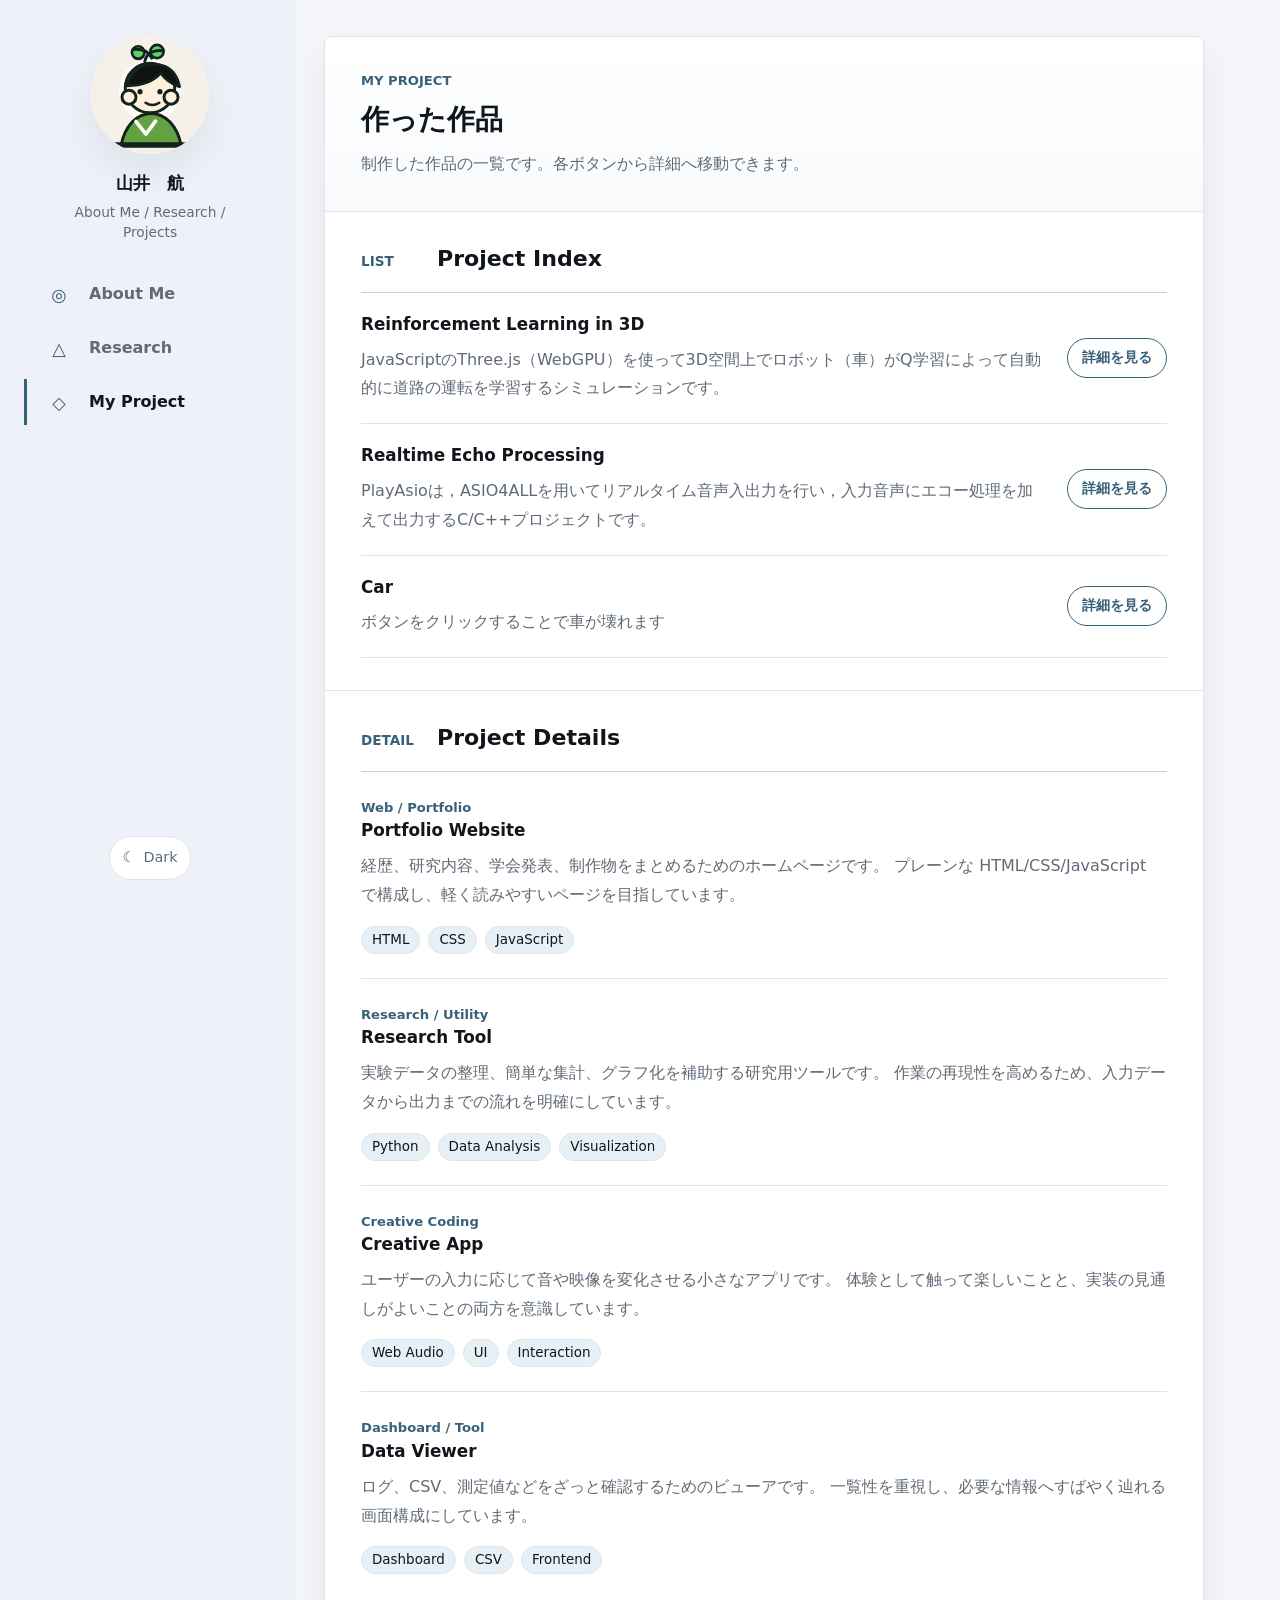
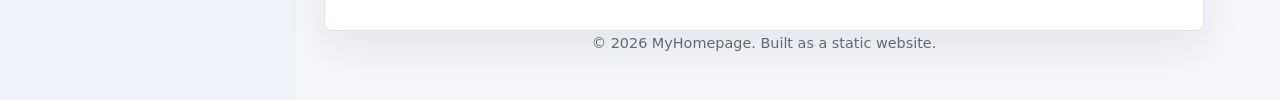
==== projects.html @ 7f7b096d "First Commit" ====
<!doctype html>
<html lang="ja">
  <head>
    <meta charset="utf-8" />
    <meta name="viewport" content="width=device-width, initial-scale=1" />
    <title>My Project | MyHomepage</title>
    <meta name="description" content="制作した作品の一覧と詳細をまとめたページです。" />
    <link rel="stylesheet" href="styles.css" />
  </head>
  <body>
    <div class="site-shell">
      <header class="site-sidebar" id="site-header">
        <a class="brand" href="index.html" aria-label="About Me">
          <img class="avatar" src="assets/avatar.svg" alt="" />
          <span class="brand__name">山井　航</span>
          <span class="brand__note">About Me / Research / Projects</span>
        </a>

        <button class="menu-button" type="button" aria-expanded="false" aria-controls="global-nav">
          <span class="menu-icon" aria-hidden="true"></span>
          <span class="visually-hidden">メニューを開閉</span>
        </button>

        <nav class="global-nav" id="global-nav" aria-label="メインメニュー">
          <a class="nav-link" href="index.html">
            <span class="nav-icon" aria-hidden="true">◎</span>
            <span>About Me</span>
          </a>
          <a class="nav-link" href="research.html">
            <span class="nav-icon" aria-hidden="true">△</span>
            <span>Research</span>
          </a>
          <a class="nav-link is-active" href="projects.html" aria-current="page">
            <span class="nav-icon" aria-hidden="true">◇</span>
            <span>My Project</span>
          </a>
        </nav>

        <button class="theme-toggle" type="button" aria-pressed="false">
          <span class="theme-toggle__icon" aria-hidden="true">☾</span>
          <span>Dark</span>
        </button>
      </header>

      <main class="main-content" id="top">
        <article class="page-panel">
          <header class="page-title">
            <p class="eyebrow">My Project</p>
            <h1>作った作品</h1>
            <p>制作した作品の一覧です。各ボタンから詳細へ移動できます。</p>
          </header>

          <section class="section-block">
            <div class="section-heading">
              <span class="section-number">List</span>
              <h2>Project Index</h2>
            </div>

            <div class="project-index">
              <article class="project-row">
                <div>
                  <h3>Reinforcement Learning in 3D</h3>
                  <p>JavaScriptのThree.js（WebGPU）を使って3D空間上でロボット（車）がQ学習によって自動的に道路の運転を学習するシミュレーションです。</p>
                </div>
                <a class="detail-button" href="#portfolio-website">詳細を見る</a>
              </article>

              <article class="project-row">
                <div>
                  <h3>Realtime Echo Processing</h3>
                  <p>PlayAsioは，ASIO4ALLを用いてリアルタイム音声入出力を行い，入力音声にエコー処理を加えて出力するC/C++プロジェクトです。</p>
                </div>
                <a class="detail-button" href="#research-tool">詳細を見る</a>
              </article>

              <article class="project-row">
                <div>
                  <h3>Car</h3>
                  <p>ボタンをクリックすることで車が壊れます</p>
                </div>
                <a class="detail-button" href="#data-viewer">詳細を見る</a>
              </article>
            </div>
          </section>

          <section class="section-block">
            <div class="section-heading">
              <span class="section-number">Detail</span>
              <h2>Project Details</h2>
            </div>

            <article class="project-detail" id="portfolio-website">
              <p class="project-kicker">Web / Portfolio</p>
              <h3>Portfolio Website</h3>
              <p>
                経歴、研究内容、学会発表、制作物をまとめるためのホームページです。
                プレーンな HTML/CSS/JavaScript で構成し、軽く読みやすいページを目指しています。
              </p>
              <p class="tag-list">
                <span>HTML</span>
                <span>CSS</span>
                <span>JavaScript</span>
              </p>
            </article>

            <article class="project-detail" id="research-tool">
              <p class="project-kicker">Research / Utility</p>
              <h3>Research Tool</h3>
              <p>
                実験データの整理、簡単な集計、グラフ化を補助する研究用ツールです。
                作業の再現性を高めるため、入力データから出力までの流れを明確にしています。
              </p>
              <p class="tag-list">
                <span>Python</span>
                <span>Data Analysis</span>
                <span>Visualization</span>
              </p>
            </article>

            <article class="project-detail" id="creative-app">
              <p class="project-kicker">Creative Coding</p>
              <h3>Creative App</h3>
              <p>
                ユーザーの入力に応じて音や映像を変化させる小さなアプリです。
                体験として触って楽しいことと、実装の見通しがよいことの両方を意識しています。
              </p>
              <p class="tag-list">
                <span>Web Audio</span>
                <span>UI</span>
                <span>Interaction</span>
              </p>
            </article>

            <article class="project-detail" id="data-viewer">
              <p class="project-kicker">Dashboard / Tool</p>
              <h3>Data Viewer</h3>
              <p>
                ログ、CSV、測定値などをざっと確認するためのビューアです。
                一覧性を重視し、必要な情報へすばやく辿れる画面構成にしています。
              </p>
              <p class="tag-list">
                <span>Dashboard</span>
                <span>CSV</span>
                <span>Frontend</span>
              </p>
            </article>
          </section>
        </article>

        <footer class="site-footer">
          <p>© 2026 MyHomepage. Built as a static website.</p>
        </footer>
      </main>
    </div>

    <script src="script.js"></script>
  </body>
</html>
---- styles.css ----
:root {
  color-scheme: light;
  --bg: #f5f6fa;
  --sidebar: #eef1f7;
  --surface: #ffffff;
  --surface-soft: #f8fafc;
  --text: #11161c;
  --muted: #606b78;
  --border: #dfe5ec;
  --border-strong: #c8d2dd;
  --accent: #38617a;
  --accent-soft: #e7f0f4;
  --link: #274e64;
  --shadow: 0 18px 42px rgba(20, 32, 46, 0.07);
}

:root[data-theme="dark"] {
  color-scheme: dark;
  --bg: #171b20;
  --sidebar: #20252c;
  --surface: #252b33;
  --surface-soft: #20262d;
  --text: #f2f5f7;
  --muted: #acb6c2;
  --border: #3a444f;
  --border-strong: #526170;
  --accent: #8dbbd5;
  --accent-soft: #263947;
  --link: #bfdfef;
  --shadow: 0 18px 42px rgba(0, 0, 0, 0.25);
}

* {
  box-sizing: border-box;
}

html {
  scroll-behavior: smooth;
}

body {
  margin: 0;
  min-height: 100vh;
  background:
    linear-gradient(90deg, var(--sidebar) 0 296px, transparent 296px),
    var(--bg);
  color: var(--text);
  font-family:
    system-ui,
    -apple-system,
    BlinkMacSystemFont,
    "Segoe UI",
    "Yu Gothic",
    "Hiragino Kaku Gothic ProN",
    sans-serif;
  font-size: 16px;
  line-height: 1.8;
}

a {
  color: var(--link);
  text-decoration: underline;
  text-decoration-thickness: 0.08em;
  text-underline-offset: 0.22em;
}

a:hover {
  color: var(--accent);
}

img {
  display: block;
  max-width: 100%;
}

.site-shell {
  display: grid;
  grid-template-columns: 252px minmax(0, 1fr);
  gap: 48px;
  width: min(1240px, calc(100% - 48px));
  margin: 0 auto;
  padding: 36px 0 28px;
}

.site-sidebar {
  position: sticky;
  top: 28px;
  align-self: start;
  min-height: calc(100vh - 56px);
  display: flex;
  flex-direction: column;
  gap: 28px;
}

.brand {
  display: grid;
  justify-items: center;
  gap: 8px;
  color: var(--text);
  text-align: center;
  text-decoration: none;
}

.avatar {
  width: 118px;
  height: 118px;
  border-radius: 50%;
  background: var(--surface);
  box-shadow: var(--shadow);
}

.brand__name {
  margin-top: 10px;
  font-size: 1.08rem;
  font-weight: 800;
  line-height: 1.35;
}

.brand__note {
  max-width: 190px;
  color: var(--muted);
  font-size: 0.86rem;
  line-height: 1.45;
}

.global-nav {
  display: grid;
  gap: 8px;
}

.nav-link {
  display: grid;
  grid-template-columns: 32px minmax(0, 1fr);
  align-items: center;
  gap: 12px;
  min-height: 46px;
  padding: 4px 18px;
  border-left: 3px solid transparent;
  color: var(--muted);
  font-weight: 650;
  text-decoration: none;
}

.nav-link:hover,
.nav-link:focus-visible {
  color: var(--text);
}

.nav-link.is-active {
  border-left-color: var(--accent);
  color: var(--text);
}

.nav-icon {
  display: grid;
  place-items: center;
  width: 28px;
  height: 28px;
  color: var(--accent);
  font-size: 1.1rem;
}

.theme-toggle,
.menu-button {
  border: 1px solid var(--border);
  background: var(--surface);
  color: var(--text);
  cursor: pointer;
  font: inherit;
}

.theme-toggle {
  display: inline-flex;
  align-items: center;
  justify-content: center;
  gap: 8px;
  width: fit-content;
  margin: auto auto 0;
  padding: 8px 12px;
  border-radius: 999px;
  color: var(--muted);
  font-size: 0.9rem;
}

.theme-toggle__icon {
  color: var(--accent);
}

.menu-button {
  display: none;
  place-items: center;
  width: 44px;
  height: 44px;
  border-radius: 8px;
}

.menu-icon,
.menu-icon::before,
.menu-icon::after {
  display: block;
  width: 22px;
  height: 2px;
  background: currentColor;
  content: "";
}

.menu-icon {
  position: relative;
}

.menu-icon::before,
.menu-icon::after {
  position: absolute;
  left: 0;
}

.menu-icon::before {
  top: -7px;
}

.menu-icon::after {
  top: 7px;
}

.main-content {
  min-width: 0;
}

.page-panel {
  max-width: 880px;
  background: var(--surface);
  border: 1px solid var(--border);
  border-radius: 8px;
  box-shadow: var(--shadow);
  overflow: hidden;
}

.page-title {
  padding: 32px 36px;
  border-bottom: 1px solid var(--border);
  background:
    linear-gradient(180deg, var(--surface) 0%, var(--surface-soft) 100%);
}

.eyebrow {
  margin: 0 0 8px;
  color: var(--accent);
  font-size: 0.82rem;
  font-weight: 800;
  letter-spacing: 0;
  text-transform: uppercase;
}

.page-title h1 {
  margin: 0;
  font-size: 1.75rem;
  line-height: 1.35;
}

.page-title p:last-child {
  max-width: 680px;
  margin: 12px 0 0;
  color: var(--muted);
}

.section-block {
  padding: 32px 36px;
  scroll-margin-top: 24px;
}

.section-block + .section-block {
  border-top: 1px solid var(--border);
}

.section-heading {
  display: grid;
  grid-template-columns: 58px minmax(0, 1fr);
  align-items: baseline;
  gap: 18px;
  margin-bottom: 18px;
}

.section-number {
  color: var(--accent);
  font-size: 0.85rem;
  font-weight: 850;
  text-transform: uppercase;
}

h1,
h2,
h3 {
  color: var(--text);
  line-height: 1.35;
}

h2 {
  margin: 0;
  font-size: 1.38rem;
}

h3 {
  margin: 24px 0 10px;
  font-size: 1.05rem;
}

p,
ul,
ol {
  margin-top: 0;
}

ul,
ol {
  padding-left: 1.45rem;
}

li + li {
  margin-top: 10px;
}

.timeline {
  display: grid;
  gap: 0;
  padding-left: 0;
  list-style: none;
}

.timeline li {
  display: grid;
  grid-template-columns: 112px minmax(0, 1fr);
  gap: 16px;
  margin: 0;
  padding: 14px 0;
  border-top: 1px solid var(--border);
}

.timeline li:first-child {
  border-top: 0;
  padding-top: 0;
}

.timeline time {
  color: var(--accent);
  font-weight: 800;
}

.tag-list {
  display: flex;
  flex-wrap: wrap;
  gap: 8px;
  padding: 0;
}

.tag-list span {
  display: inline-flex;
  align-items: center;
  min-height: 28px;
  padding: 2px 10px;
  border: 1px solid var(--border);
  border-radius: 999px;
  background: var(--accent-soft);
  color: var(--text);
  font-size: 0.84rem;
  line-height: 1.35;
}

.skill-list {
  display: grid;
  grid-template-columns: repeat(2, minmax(0, 1fr));
  gap: 0 28px;
  border-top: 1px solid var(--border-strong);
}

.skill-group {
  padding: 18px 0;
  border-bottom: 1px solid var(--border);
}

.skill-group h3 {
  margin-top: 0;
}

.skill-group p {
  margin-bottom: 0;
  color: var(--muted);
}

.skill-group .tag-list {
  margin-bottom: 10px;
}

.compact-list {
  margin-bottom: 0;
}

.compact-list li {
  color: var(--muted);
}

.text-button {
  font-weight: 800;
}

.research-grid {
  display: grid;
  grid-template-columns: repeat(3, minmax(0, 1fr));
  gap: 14px;
  margin-top: 20px;
}

.research-card {
  padding: 16px 0 0;
  border-top: 1px solid var(--border-strong);
}

.research-card h3 {
  margin-top: 0;
}

.research-card p {
  margin-bottom: 0;
  color: var(--muted);
}

.research-list {
  display: grid;
  gap: 0;
  padding-left: 0;
  list-style: none;
  border-top: 1px solid var(--border-strong);
}

.research-list li {
  display: grid;
  grid-template-columns: 180px minmax(0, 1fr);
  gap: 18px;
  margin: 0;
  padding: 16px 0;
  border-bottom: 1px solid var(--border);
}

.research-list strong {
  color: var(--text);
}

.research-list span {
  color: var(--muted);
}

.research-accordion-list {
  display: grid;
  gap: 14px;
}

.research-accordion {
  border: 1px solid var(--border-strong);
  border-left: 4px solid var(--accent);
  border-radius: 8px;
  background: var(--surface);
  overflow: hidden;
}

.research-accordion summary {
  display: grid;
  grid-template-columns: minmax(0, 1fr) 34px;
  align-items: center;
  gap: 16px;
  min-height: 88px;
  padding: 18px 20px;
  cursor: pointer;
  list-style: none;
}

.research-accordion summary::-webkit-details-marker {
  display: none;
}

.research-accordion[open] summary {
  border-bottom: 1px solid var(--border);
  background: var(--surface-soft);
}

.research-accordion__label {
  display: block;
  margin-bottom: 6px;
  color: var(--accent);
  font-size: 0.82rem;
  font-weight: 850;
  text-transform: uppercase;
}

.research-accordion__title {
  display: block;
  color: var(--text);
  font-size: 1.18rem;
  font-weight: 850;
  line-height: 1.35;
}

.research-accordion__icon {
  position: relative;
  width: 30px;
  height: 30px;
  border: 1px solid var(--border);
  border-radius: 50%;
  background: var(--surface);
}

.research-accordion__icon::before,
.research-accordion__icon::after {
  position: absolute;
  top: 50%;
  left: 50%;
  width: 12px;
  height: 2px;
  background: var(--accent);
  content: "";
  transform: translate(-50%, -50%);
}

.research-accordion__icon::after {
  transform: translate(-50%, -50%) rotate(90deg);
}

.research-accordion[open] .research-accordion__icon::after {
  opacity: 0;
}

.research-accordion__body {
  padding: 20px;
}

.research-accordion__body > p {
  color: var(--muted);
}

.research-detail-section {
  padding: 18px 0;
}

.research-detail-section:first-child {
  padding-top: 0;
}

.research-detail-section + .research-detail-section {
  border-top: 1px solid var(--border);
}

.research-detail-section h3 {
  margin-top: 0;
  color: var(--accent);
  font-size: 1rem;
}

.research-detail-section h4 {
  margin: 18px 0 8px;
  color: var(--text);
  font-size: 0.96rem;
  line-height: 1.45;
}

.research-detail-section h3 + h4 {
  margin-top: 4px;
}

.research-detail-section p,
.research-detail-section li {
  color: var(--muted);
}

.research-detail-section p + p {
  margin-top: 10px;
}

.research-detail-section .tag-list {
  margin-bottom: 0;
}

.research-meta {
  display: grid;
  gap: 0;
  margin: 18px 0 0;
}

.research-meta div {
  display: grid;
  grid-template-columns: 96px minmax(0, 1fr);
  gap: 16px;
  padding: 12px 0;
  border-top: 1px solid var(--border);
}

.research-meta dt {
  color: var(--text);
  font-weight: 800;
}

.research-meta dd {
  margin: 0;
  color: var(--muted);
}

.project-index {
  border-top: 1px solid var(--border-strong);
}

.project-row {
  display: grid;
  grid-template-columns: minmax(0, 1fr) auto;
  align-items: center;
  gap: 24px;
  padding: 20px 0;
  border-bottom: 1px solid var(--border);
}

.project-row h3,
.project-detail h3 {
  margin-top: 0;
}

.project-row p,
.project-detail p {
  margin-bottom: 0;
  color: var(--muted);
}

.detail-button {
  display: inline-flex;
  align-items: center;
  justify-content: center;
  min-height: 38px;
  padding: 6px 14px;
  border: 1px solid var(--accent);
  border-radius: 999px;
  color: var(--accent);
  font-size: 0.9rem;
  font-weight: 750;
  text-decoration: none;
  white-space: nowrap;
}

.detail-button:hover {
  background: var(--accent);
  color: var(--surface);
}

.project-detail {
  padding: 24px 0;
  border-top: 1px solid var(--border);
  scroll-margin-top: 24px;
}

.project-detail:first-of-type {
  border-top-color: var(--border-strong);
}

.project-kicker {
  margin-bottom: 8px;
  color: var(--accent) !important;
  font-size: 0.82rem;
  font-weight: 800;
}

.project-detail .tag-list {
  margin: 16px 0 0;
}

.project-actions {
  display: flex;
  flex-wrap: wrap;
  gap: 16px;
  margin-top: 14px;
}

.site-footer {
  max-width: 880px;
  color: var(--muted);
  font-size: 0.9rem;
  text-align: center;
}

.visually-hidden {
  position: absolute;
  width: 1px;
  height: 1px;
  padding: 0;
  overflow: hidden;
  clip: rect(0, 0, 0, 0);
  white-space: nowrap;
  border: 0;
}

@media (max-width: 900px) {
  body {
    background: var(--bg);
  }

  .site-shell {
    display: block;
    width: min(760px, calc(100% - 28px));
    padding-top: 24px;
  }

  .site-sidebar {
    position: relative;
    top: auto;
    min-height: auto;
    display: grid;
    grid-template-columns: minmax(0, 1fr) 44px;
    gap: 16px;
    margin-bottom: 20px;
  }

  .brand {
    grid-template-columns: 76px minmax(0, 1fr);
    justify-items: start;
    align-items: center;
    text-align: left;
  }

  .avatar {
    grid-row: span 2;
    width: 76px;
    height: 76px;
  }

  .brand__name {
    margin-top: 0;
  }

  .brand__note {
    max-width: none;
  }

  .menu-button {
    display: grid;
    justify-self: end;
    margin-top: 8px;
  }

  .global-nav,
  .theme-toggle {
    grid-column: 1 / -1;
  }

  .global-nav {
    display: none;
    padding-top: 12px;
    border-top: 1px solid var(--border);
  }

  .site-sidebar.is-open .global-nav {
    display: grid;
  }

  .theme-toggle {
    margin: 0;
  }
}

@media (max-width: 560px) {
  body {
    font-size: 15px;
  }

  .site-shell {
    width: min(100% - 20px, 520px);
    padding-top: 16px;
  }

  .page-title,
  .section-block {
    padding: 24px 18px;
  }

  .page-title h1 {
    font-size: 1.42rem;
  }

  .section-heading {
    grid-template-columns: 1fr;
    gap: 2px;
  }

  .timeline li,
  .project-row,
  .research-list li,
  .research-meta div {
    grid-template-columns: 1fr;
    gap: 10px;
  }

  .research-grid {
    grid-template-columns: 1fr;
  }

  .skill-list {
    grid-template-columns: 1fr;
  }

  .detail-button {
    justify-self: start;
  }
}
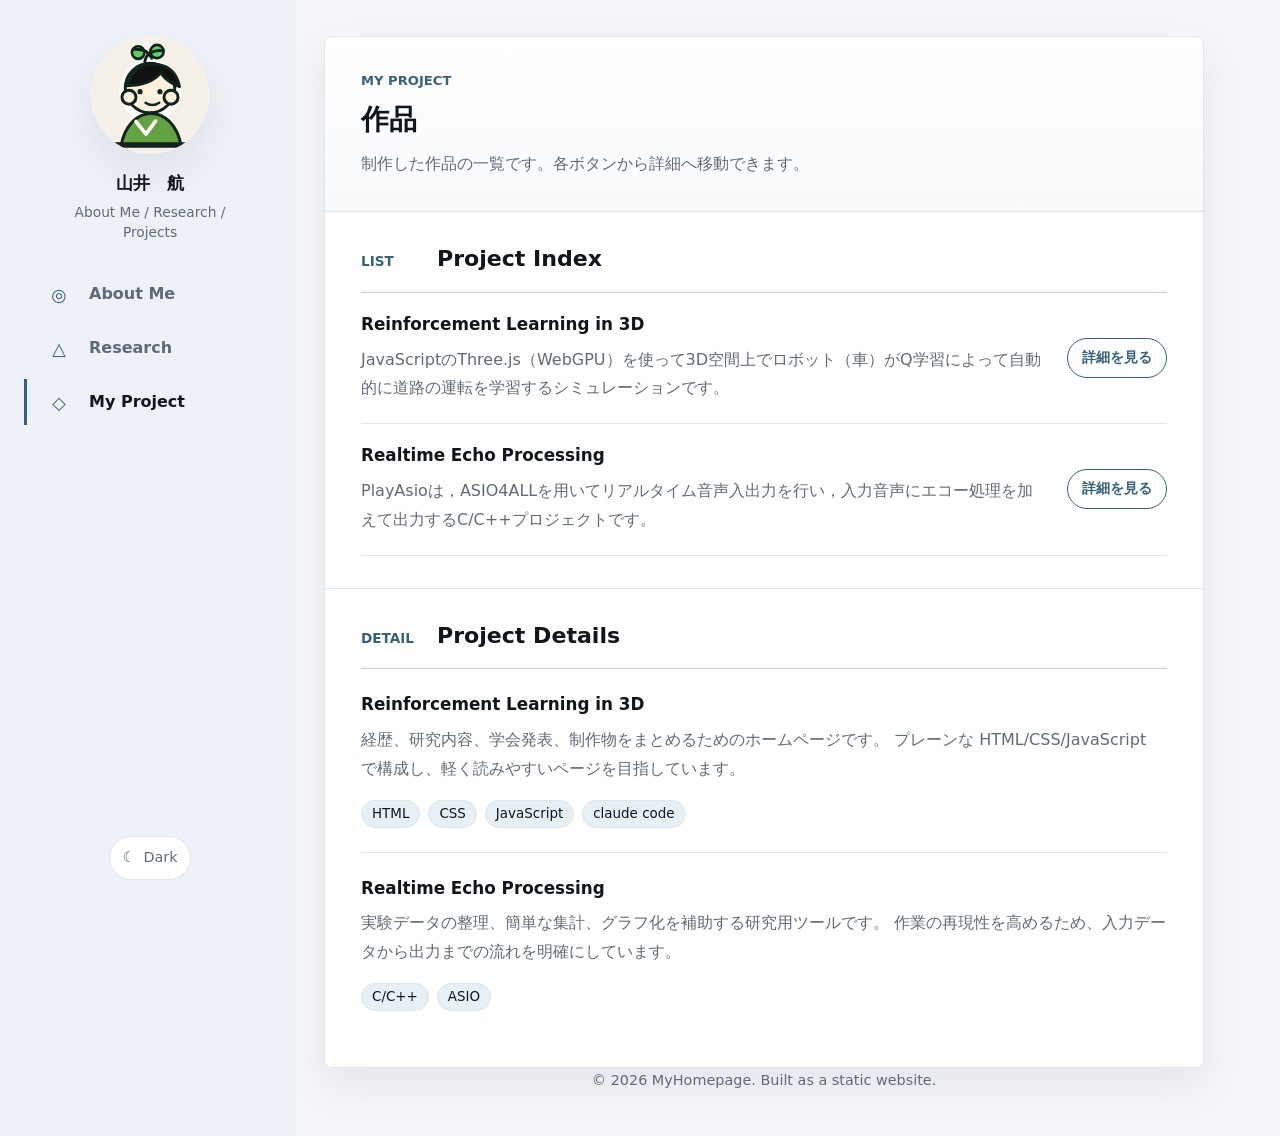
==== commit 56bf6852: "内容の編集" ====
--- a/projects.html
+++ b/projects.html
@@ -46,7 +46,7 @@
         <article class="page-panel">
           <header class="page-title">
             <p class="eyebrow">My Project</p>
-            <h1>作った作品</h1>
+            <h1>作品</h1>
             <p>制作した作品の一覧です。各ボタンから詳細へ移動できます。</p>
           </header>
 
@@ -72,14 +72,6 @@
                 </div>
                 <a class="detail-button" href="#research-tool">詳細を見る</a>
               </article>
-
-              <article class="project-row">
-                <div>
-                  <h3>Car</h3>
-                  <p>ボタンをクリックすることで車が壊れます</p>
-                </div>
-                <a class="detail-button" href="#data-viewer">詳細を見る</a>
-              </article>
             </div>
           </section>
 
@@ -90,8 +82,8 @@
             </div>
 
             <article class="project-detail" id="portfolio-website">
-              <p class="project-kicker">Web / Portfolio</p>
-              <h3>Portfolio Website</h3>
+              <p class="project-kicker"></p>
+              <h3>Reinforcement Learning in 3D</h3>
               <p>
                 経歴、研究内容、学会発表、制作物をまとめるためのホームページです。
                 プレーンな HTML/CSS/JavaScript で構成し、軽く読みやすいページを目指しています。
@@ -100,50 +92,23 @@
                 <span>HTML</span>
                 <span>CSS</span>
                 <span>JavaScript</span>
+                <span>claude code</span>
               </p>
             </article>
 
             <article class="project-detail" id="research-tool">
-              <p class="project-kicker">Research / Utility</p>
-              <h3>Research Tool</h3>
+              <p class="project-kicker"></p>
+              <h3>Realtime Echo Processing</h3>
               <p>
                 実験データの整理、簡単な集計、グラフ化を補助する研究用ツールです。
                 作業の再現性を高めるため、入力データから出力までの流れを明確にしています。
               </p>
               <p class="tag-list">
-                <span>Python</span>
-                <span>Data Analysis</span>
-                <span>Visualization</span>
+                <span>C/C++</span>
+                <span>ASIO</span>
               </p>
             </article>
 
-            <article class="project-detail" id="creative-app">
-              <p class="project-kicker">Creative Coding</p>
-              <h3>Creative App</h3>
-              <p>
-                ユーザーの入力に応じて音や映像を変化させる小さなアプリです。
-                体験として触って楽しいことと、実装の見通しがよいことの両方を意識しています。
-              </p>
-              <p class="tag-list">
-                <span>Web Audio</span>
-                <span>UI</span>
-                <span>Interaction</span>
-              </p>
-            </article>
-
-            <article class="project-detail" id="data-viewer">
-              <p class="project-kicker">Dashboard / Tool</p>
-              <h3>Data Viewer</h3>
-              <p>
-                ログ、CSV、測定値などをざっと確認するためのビューアです。
-                一覧性を重視し、必要な情報へすばやく辿れる画面構成にしています。
-              </p>
-              <p class="tag-list">
-                <span>Dashboard</span>
-                <span>CSV</span>
-                <span>Frontend</span>
-              </p>
-            </article>
           </section>
         </article>
 
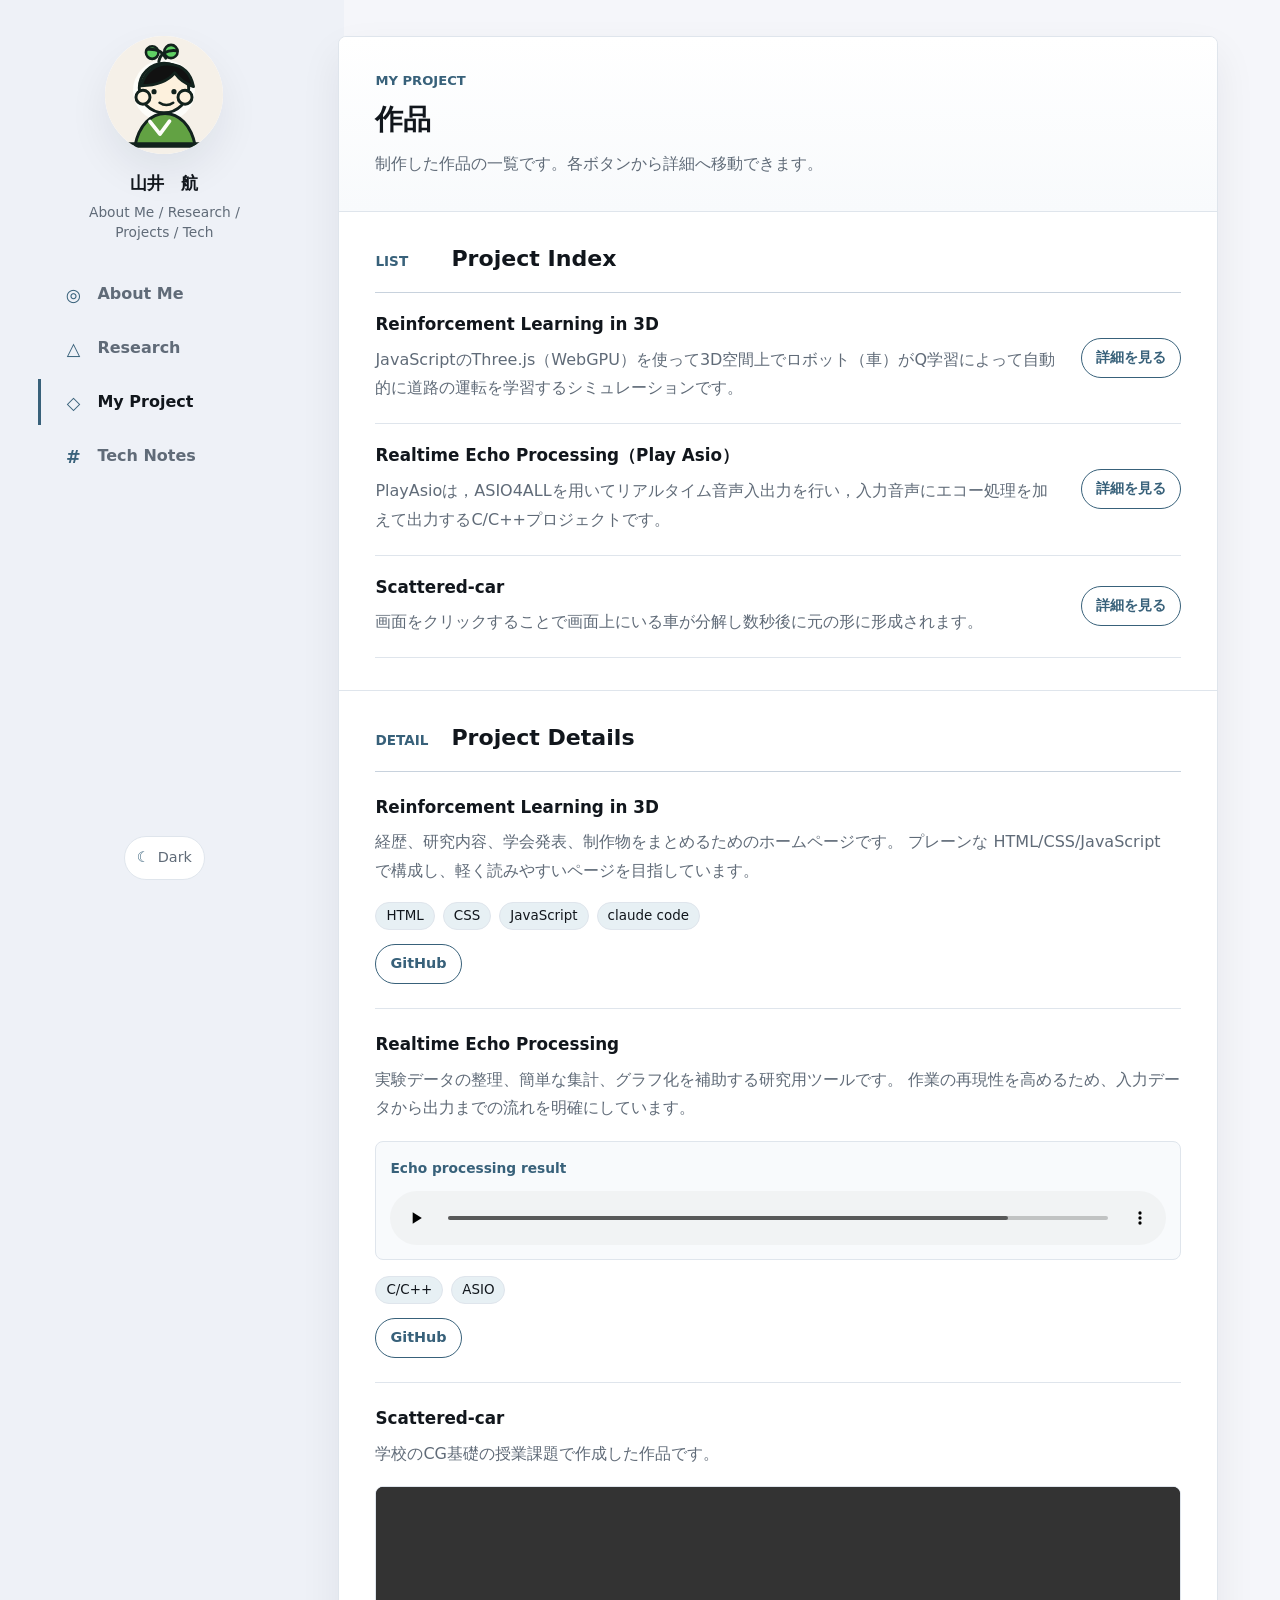
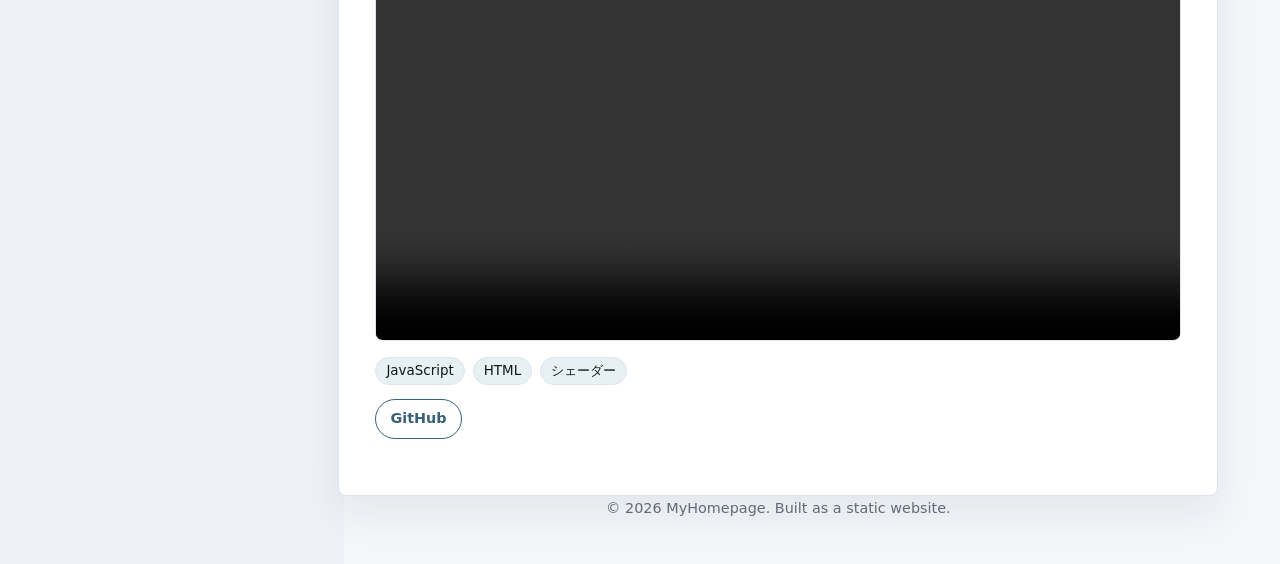
==== commit ee12122d: "アップデート　動画と音声の追加" ====
--- a/projects.html
+++ b/projects.html
@@ -13,7 +13,7 @@
         <a class="brand" href="index.html" aria-label="About Me">
           <img class="avatar" src="assets/avatar.svg" alt="" />
           <span class="brand__name">山井　航</span>
-          <span class="brand__note">About Me / Research / Projects</span>
+          <span class="brand__note">About Me / Research / Projects / Tech</span>
         </a>
 
         <button class="menu-button" type="button" aria-expanded="false" aria-controls="global-nav">
@@ -33,6 +33,10 @@
           <a class="nav-link is-active" href="projects.html" aria-current="page">
             <span class="nav-icon" aria-hidden="true">◇</span>
             <span>My Project</span>
+          </a>
+          <a class="nav-link" href="tech.html">
+            <span class="nav-icon" aria-hidden="true">#</span>
+            <span>Tech Notes</span>
           </a>
         </nav>
 
@@ -67,10 +71,18 @@
 
               <article class="project-row">
                 <div>
-                  <h3>Realtime Echo Processing</h3>
+                  <h3>Realtime Echo Processing（Play Asio）</h3>
                   <p>PlayAsioは，ASIO4ALLを用いてリアルタイム音声入出力を行い，入力音声にエコー処理を加えて出力するC/C++プロジェクトです。</p>
                 </div>
                 <a class="detail-button" href="#research-tool">詳細を見る</a>
+              </article>
+
+              <article class="project-row">
+                <div>
+                  <h3>Scattered-car</h3>
+                  <p>画面をクリックすることで画面上にいる車が分解し数秒後に元の形に形成されます。</p>
+                </div>
+                <a class="detail-button" href="#scattered-car">詳細を見る</a>
               </article>
             </div>
           </section>
@@ -94,6 +106,9 @@
                 <span>JavaScript</span>
                 <span>claude code</span>
               </p>
+              <div class="project-actions">
+                <a class="detail-button" href="https://github.com/your-name/reinforcement-learning-3d" target="_blank" rel="noreferrer">GitHub</a>
+              </div>
             </article>
 
             <article class="project-detail" id="research-tool">
@@ -103,10 +118,42 @@
                 実験データの整理、簡単な集計、グラフ化を補助する研究用ツールです。
                 作業の再現性を高めるため、入力データから出力までの流れを明確にしています。
               </p>
+              <div class="project-audio">
+                <span>Echo processing result</span>
+                <audio controls preload="metadata">
+                  <source src="assets/EchoSound.wav" type="audio/wav" />
+                  Your browser does not support the audio tag.
+                </audio>
+              </div>
               <p class="tag-list">
                 <span>C/C++</span>
                 <span>ASIO</span>
               </p>
+              <div class="project-actions">
+                <a class="detail-button" href="https://github.com/your-name/realtime-echo-processing" target="_blank" rel="noreferrer">GitHub</a>
+              </div>
+            </article>
+
+            <article class="project-detail" id="scattered-car">
+              <p class="project-kicker"></p>
+              <h3>Scattered-car</h3>
+              <p>
+                学校のCG基礎の授業課題で作成した作品です。
+              </p>
+              <div class="project-media">
+                <video controls muted loop playsinline preload="metadata">
+                  <source src="assets/car.mp4" type="video/mp4" />
+                  Your browser does not support the video tag.
+                </video>
+              </div>
+              <p class="tag-list">
+                <span>JavaScript</span>
+                <span>HTML</span>
+                <span>シェーダー</span>
+              </p>
+              <div class="project-actions">
+                <a class="detail-button" href="https://github.com/your-name/scattered-car" target="_blank" rel="noreferrer">GitHub</a>
+              </div>
             </article>
 
           </section>
@@ -121,3 +168,4 @@
     <script src="script.js"></script>
   </body>
 </html>
+
--- a/styles.css
+++ b/styles.css
@@ -42,7 +42,7 @@
   margin: 0;
   min-height: 100vh;
   background:
-    linear-gradient(90deg, var(--sidebar) 0 296px, transparent 296px),
+    linear-gradient(90deg, var(--sidebar) 0 clamp(248px, 28vw, 344px), transparent clamp(248px, 28vw, 344px)),
     var(--bg);
   color: var(--text);
   font-family:
@@ -75,10 +75,10 @@
 
 .site-shell {
   display: grid;
-  grid-template-columns: 252px minmax(0, 1fr);
-  gap: 48px;
-  width: min(1240px, calc(100% - 48px));
-  margin: 0 auto;
+  grid-template-columns: clamp(200px, 22vw, 252px) minmax(0, 1fr);
+  gap: clamp(24px, 4vw, 48px);
+  width: min(1240px, calc(100% - clamp(32px, 6vw, 96px)));
+  margin: 0 auto 0 clamp(16px, 3vw, 48px);
   padding: 36px 0 28px;
 }
 
@@ -86,6 +86,7 @@
   position: sticky;
   top: 28px;
   align-self: start;
+  min-width: 0;
   min-height: calc(100vh - 56px);
   display: flex;
   flex-direction: column;
@@ -96,6 +97,7 @@
   display: grid;
   justify-items: center;
   gap: 8px;
+  min-width: 0;
   color: var(--text);
   text-align: center;
   text-decoration: none;
@@ -117,10 +119,11 @@
 }
 
 .brand__note {
-  max-width: 190px;
+  max-width: min(100%, 190px);
   color: var(--muted);
   font-size: 0.86rem;
   line-height: 1.45;
+  overflow-wrap: anywhere;
 }
 
 .global-nav {
@@ -130,15 +133,16 @@
 
 .nav-link {
   display: grid;
-  grid-template-columns: 32px minmax(0, 1fr);
+  grid-template-columns: 28px minmax(0, 1fr);
   align-items: center;
-  gap: 12px;
+  gap: 10px;
   min-height: 46px;
-  padding: 4px 18px;
+  padding: 4px clamp(10px, 1.5vw, 18px);
   border-left: 3px solid transparent;
   color: var(--muted);
   font-weight: 650;
   text-decoration: none;
+  overflow-wrap: anywhere;
 }
 
 .nav-link:hover,
@@ -224,9 +228,11 @@
 
 .main-content {
   min-width: 0;
+  max-width: 100%;
 }
 
 .page-panel {
+  width: 100%;
   max-width: 880px;
   background: var(--surface);
   border: 1px solid var(--border);
@@ -535,6 +541,26 @@
   color: var(--muted);
 }
 
+.tech-note__summary {
+  display: grid;
+  gap: 8px;
+  min-width: 0;
+}
+
+.tech-note__description {
+  color: var(--muted);
+  font-size: 0.94rem;
+  line-height: 1.55;
+}
+
+.tech-note__tags {
+  margin: 2px 0 0;
+}
+
+.tech-note__tags span {
+  font-size: 0.78rem;
+}
+
 .research-detail-section {
   padding: 18px 0;
 }
@@ -664,6 +690,43 @@
 
 .project-detail .tag-list {
   margin: 16px 0 0;
+}
+
+.project-media {
+  margin: 18px 0 0;
+  overflow: hidden;
+  border: 1px solid var(--border);
+  border-radius: 8px;
+  background: var(--surface-soft);
+}
+
+.project-media video {
+  display: block;
+  width: 100%;
+  aspect-ratio: 16 / 9;
+  object-fit: contain;
+  background: #000;
+}
+
+.project-audio {
+  display: grid;
+  gap: 10px;
+  margin: 18px 0 0;
+  padding: 14px;
+  border: 1px solid var(--border);
+  border-radius: 8px;
+  background: var(--surface-soft);
+}
+
+.project-audio span {
+  color: var(--accent);
+  font-size: 0.86rem;
+  font-weight: 800;
+}
+
+.project-audio audio {
+  display: block;
+  width: 100%;
 }
 
 .project-actions {
@@ -691,7 +754,7 @@
   border: 0;
 }
 
-@media (max-width: 900px) {
+@media (max-width: 980px) {
   body {
     background: var(--bg);
   }
@@ -699,6 +762,7 @@
   .site-shell {
     display: block;
     width: min(760px, calc(100% - 28px));
+    margin: 0 auto;
     padding-top: 24px;
   }
 
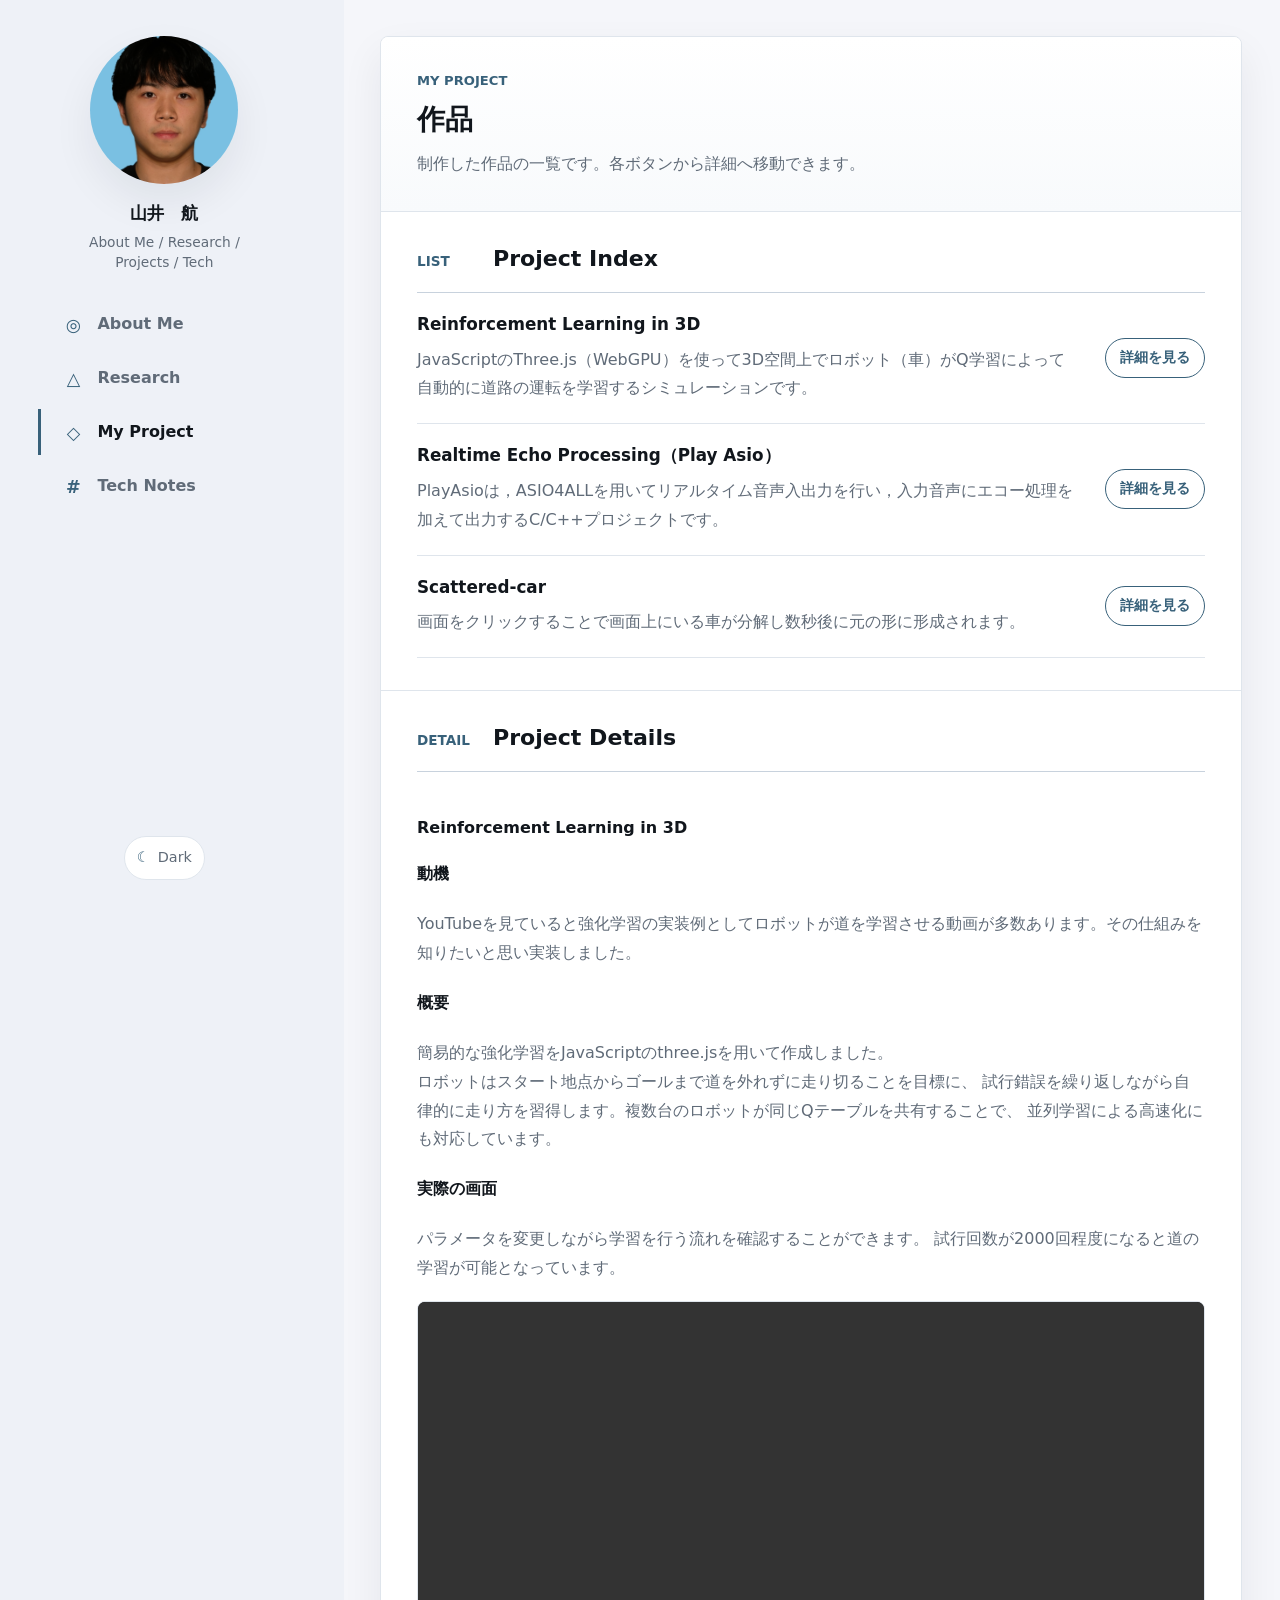
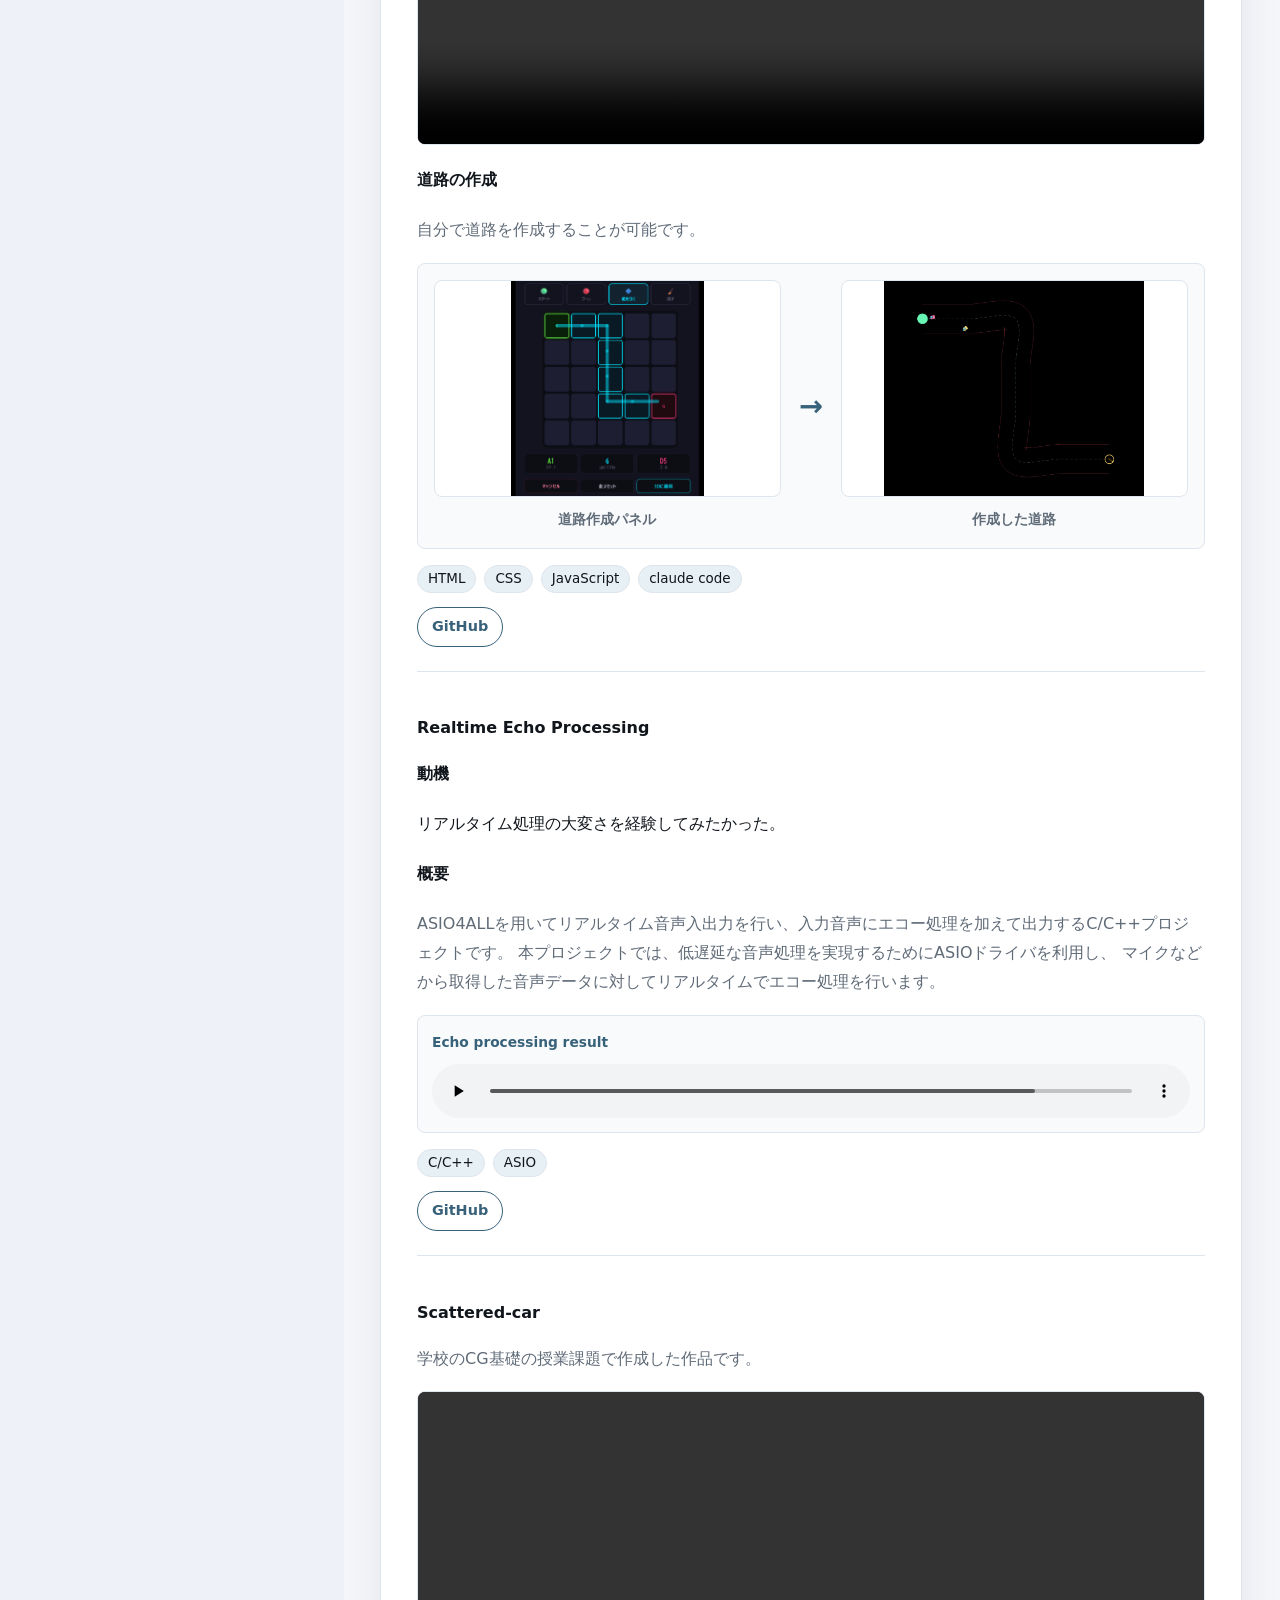
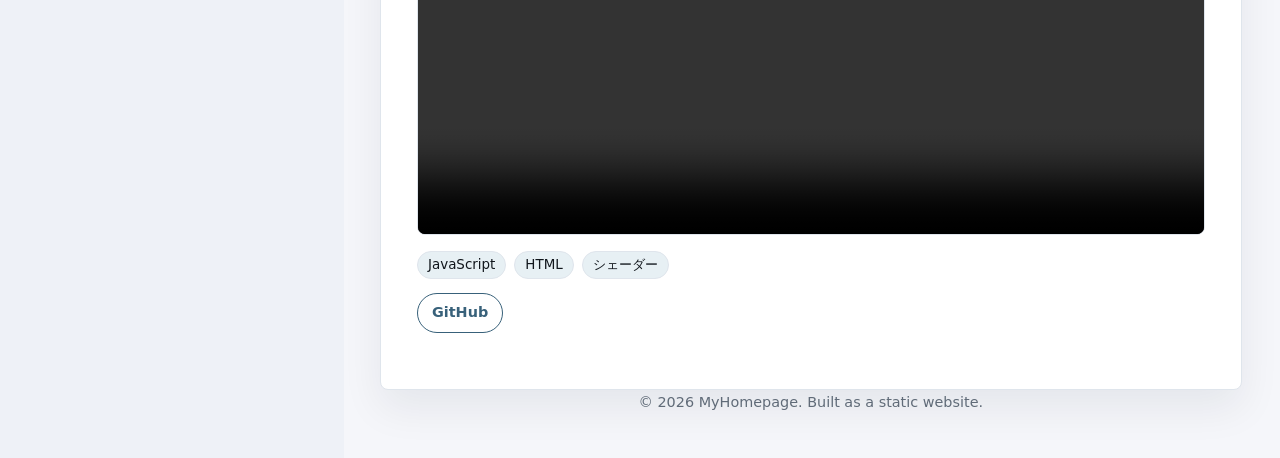
==== commit 0a1c7e31: "完成品　適宜追加" ====
--- a/projects.html
+++ b/projects.html
@@ -11,7 +11,7 @@
     <div class="site-shell">
       <header class="site-sidebar" id="site-header">
         <a class="brand" href="index.html" aria-label="About Me">
-          <img class="avatar" src="assets/avatar.svg" alt="" />
+          <img class="avatar" src="assets/myface.jpg" alt="" />
           <span class="brand__name">山井　航</span>
           <span class="brand__note">About Me / Research / Projects / Tech</span>
         </a>
@@ -95,11 +95,41 @@
 
             <article class="project-detail" id="portfolio-website">
               <p class="project-kicker"></p>
-              <h3>Reinforcement Learning in 3D</h3>
+              <h1>Reinforcement Learning in 3D</h1>
+              <h4>動機</h4>
+              <p>YouTubeを見ていると強化学習の実装例としてロボットが道を学習させる動画が多数あります。その仕組みを知りたいと思い実装しました。</p>
+              <h4>概要</h4>
               <p>
-                経歴、研究内容、学会発表、制作物をまとめるためのホームページです。
-                プレーンな HTML/CSS/JavaScript で構成し、軽く読みやすいページを目指しています。
-              </p>
+               簡易的な強化学習をJavaScriptのthree.jsを用いて作成しました。
+              </p>
+              <p>ロボットはスタート地点からゴールまで道を外れずに走り切ることを目標に、
+                試行錯誤を繰り返しながら自律的に走り方を習得します。複数台のロボットが同じQテーブルを共有することで、
+                並列学習による高速化にも対応しています。</p>
+
+                <h4>実際の画面</h4>
+                <p>パラメータを変更しながら学習を行う流れを確認することができます。
+                試行回数が2000回程度になると道の学習が可能となっています。</p>
+                <div class="project-media">
+                  <video controls muted loop playsinline preload="metadata" data-force-muted>
+                    <source src="assets/Reinforcemet Movie.mp4" type="video/mp4" />
+                    Your browser does not support the video tag.
+                  </video>
+                </div>
+
+                <h4>道路の作成</h4>
+                <p>自分で道路を作成することが可能です。</p>
+                <div class="maze-comparison" aria-label="道路作成パネルから作成した道路への変化">
+                  <figure>
+                    <img src="assets/Maze write.png" alt="道路作成パネル" />
+                    <figcaption>道路作成パネル</figcaption>
+                  </figure>
+                  <span class="maze-comparison__arrow" aria-hidden="true">→</span>
+                  <figure>
+                    <img src="assets/Maze.png" alt="作成した道路" />
+                    <figcaption>作成した道路</figcaption>
+                  </figure>
+                </div>
+
               <p class="tag-list">
                 <span>HTML</span>
                 <span>CSS</span>
@@ -107,16 +137,20 @@
                 <span>claude code</span>
               </p>
               <div class="project-actions">
-                <a class="detail-button" href="https://github.com/your-name/reinforcement-learning-3d" target="_blank" rel="noreferrer">GitHub</a>
+                <a class="detail-button" href="https://github.com/voyager-ko/Reinforcement-learning-in-3D" target="_blank" rel="noreferrer">GitHub</a>
               </div>
             </article>
 
             <article class="project-detail" id="research-tool">
               <p class="project-kicker"></p>
-              <h3>Realtime Echo Processing</h3>
+              <h1>Realtime Echo Processing</h1>
+              <h4>動機</h4>
+              リアルタイム処理の大変さを経験してみたかった。
+              <h4>概要</h4>
               <p>
-                実験データの整理、簡単な集計、グラフ化を補助する研究用ツールです。
-                作業の再現性を高めるため、入力データから出力までの流れを明確にしています。
+                ASIO4ALLを用いてリアルタイム音声入出力を行い、入力音声にエコー処理を加えて出力するC/C++プロジェクトです。
+                本プロジェクトでは、低遅延な音声処理を実現するためにASIOドライバを利用し、
+                マイクなどから取得した音声データに対してリアルタイムでエコー処理を行います。
               </p>
               <div class="project-audio">
                 <span>Echo processing result</span>
@@ -130,13 +164,13 @@
                 <span>ASIO</span>
               </p>
               <div class="project-actions">
-                <a class="detail-button" href="https://github.com/your-name/realtime-echo-processing" target="_blank" rel="noreferrer">GitHub</a>
+                <a class="detail-button" href="https://github.com/voyager-ko/PlayAsio" target="_blank" rel="noreferrer">GitHub</a>
               </div>
             </article>
 
             <article class="project-detail" id="scattered-car">
               <p class="project-kicker"></p>
-              <h3>Scattered-car</h3>
+              <h1>Scattered-car</h1>
               <p>
                 学校のCG基礎の授業課題で作成した作品です。
               </p>
@@ -152,7 +186,7 @@
                 <span>シェーダー</span>
               </p>
               <div class="project-actions">
-                <a class="detail-button" href="https://github.com/your-name/scattered-car" target="_blank" rel="noreferrer">GitHub</a>
+                <a class="detail-button" href="https://github.com/voyager-ko/Scattered-car" target="_blank" rel="noreferrer">GitHub</a>
               </div>
             </article>
 
@@ -165,7 +199,7 @@
       </main>
     </div>
 
-    <script src="script.js"></script>
+    <script src="script.js?v=2"></script>
   </body>
 </html>
 
--- a/styles.css
+++ b/styles.css
@@ -21,7 +21,7 @@
   --surface: #252b33;
   --surface-soft: #20262d;
   --text: #f2f5f7;
-  --muted: #acb6c2;
+  --muted: #d5dde6;
   --border: #3a444f;
   --border-strong: #526170;
   --accent: #8dbbd5;
@@ -76,7 +76,7 @@
 .site-shell {
   display: grid;
   grid-template-columns: clamp(200px, 22vw, 252px) minmax(0, 1fr);
-  gap: clamp(24px, 4vw, 48px);
+  gap: clamp(72px, 7vw, 140px);
   width: min(1240px, calc(100% - clamp(32px, 6vw, 96px)));
   margin: 0 auto 0 clamp(16px, 3vw, 48px);
   padding: 36px 0 28px;
@@ -104,9 +104,10 @@
 }
 
 .avatar {
-  width: 118px;
-  height: 118px;
+  width: 148px;
+  height: 148px;
   border-radius: 50%;
+  object-fit: cover;
   background: var(--surface);
   box-shadow: var(--shadow);
 }
@@ -398,10 +399,6 @@
 
 .compact-list {
   margin-bottom: 0;
-}
-
-.compact-list li {
-  color: var(--muted);
 }
 
 .text-button {
@@ -708,6 +705,105 @@
   background: #000;
 }
 
+.maze-comparison {
+  display: grid;
+  grid-template-columns: minmax(0, 1fr) auto minmax(0, 1fr);
+  align-items: center;
+  gap: 18px;
+  margin: 18px 0 0;
+  padding: 16px;
+  border: 1px solid var(--border);
+  border-radius: 8px;
+  background: var(--surface-soft);
+}
+
+.maze-comparison figure {
+  display: grid;
+  gap: 10px;
+  margin: 0;
+  min-width: 0;
+}
+
+.maze-comparison img {
+  width: 100%;
+  aspect-ratio: 16 / 10;
+  object-fit: contain;
+  border: 1px solid var(--border);
+  border-radius: 8px;
+  background: var(--surface);
+  cursor: zoom-in;
+}
+
+.maze-comparison figcaption {
+  color: var(--muted);
+  font-size: 0.88rem;
+  font-weight: 750;
+  text-align: center;
+}
+
+.maze-comparison__arrow {
+  color: var(--accent);
+  font-size: 1.8rem;
+  font-weight: 850;
+  line-height: 1;
+}
+
+.image-lightbox {
+  position: fixed;
+  inset: 0;
+  z-index: 50;
+  display: none;
+  place-items: center;
+  padding: 28px;
+  background: rgba(8, 12, 17, 0.78);
+}
+
+.image-lightbox.is-open {
+  display: grid;
+}
+
+.image-lightbox__content {
+  display: grid;
+  gap: 12px;
+  width: min(1120px, 100%);
+  max-height: calc(100vh - 56px);
+}
+
+.image-lightbox__image {
+  display: block;
+  width: 100%;
+  max-height: calc(100vh - 120px);
+  object-fit: contain;
+  border-radius: 8px;
+  background: var(--surface);
+  box-shadow: 0 24px 70px rgba(0, 0, 0, 0.45);
+}
+
+.image-lightbox__caption {
+  margin: 0;
+  color: #f2f5f7;
+  font-weight: 750;
+  text-align: center;
+}
+
+.image-lightbox__close {
+  position: fixed;
+  top: 18px;
+  right: 18px;
+  display: grid;
+  place-items: center;
+  width: 42px;
+  height: 42px;
+  border: 1px solid rgba(255, 255, 255, 0.28);
+  border-radius: 8px;
+  background: rgba(20, 26, 33, 0.82);
+  color: #f2f5f7;
+  cursor: pointer;
+  font: inherit;
+  font-size: 1.5rem;
+  line-height: 1;
+}
+
 .project-audio {
   display: grid;
   gap: 10px;
@@ -777,7 +873,7 @@
   }
 
   .brand {
-    grid-template-columns: 76px minmax(0, 1fr);
+    grid-template-columns: 86px minmax(0, 1fr);
     justify-items: start;
     align-items: center;
     text-align: left;
@@ -785,8 +881,8 @@
 
   .avatar {
     grid-row: span 2;
-    width: 76px;
-    height: 76px;
+    width: 86px;
+    height: 86px;
   }
 
   .brand__name {
@@ -866,4 +962,13 @@
   .detail-button {
     justify-self: start;
   }
-}
+
+  .maze-comparison {
+    grid-template-columns: 1fr;
+  }
+
+  .maze-comparison__arrow {
+    justify-self: center;
+    transform: rotate(90deg);
+  }
+}
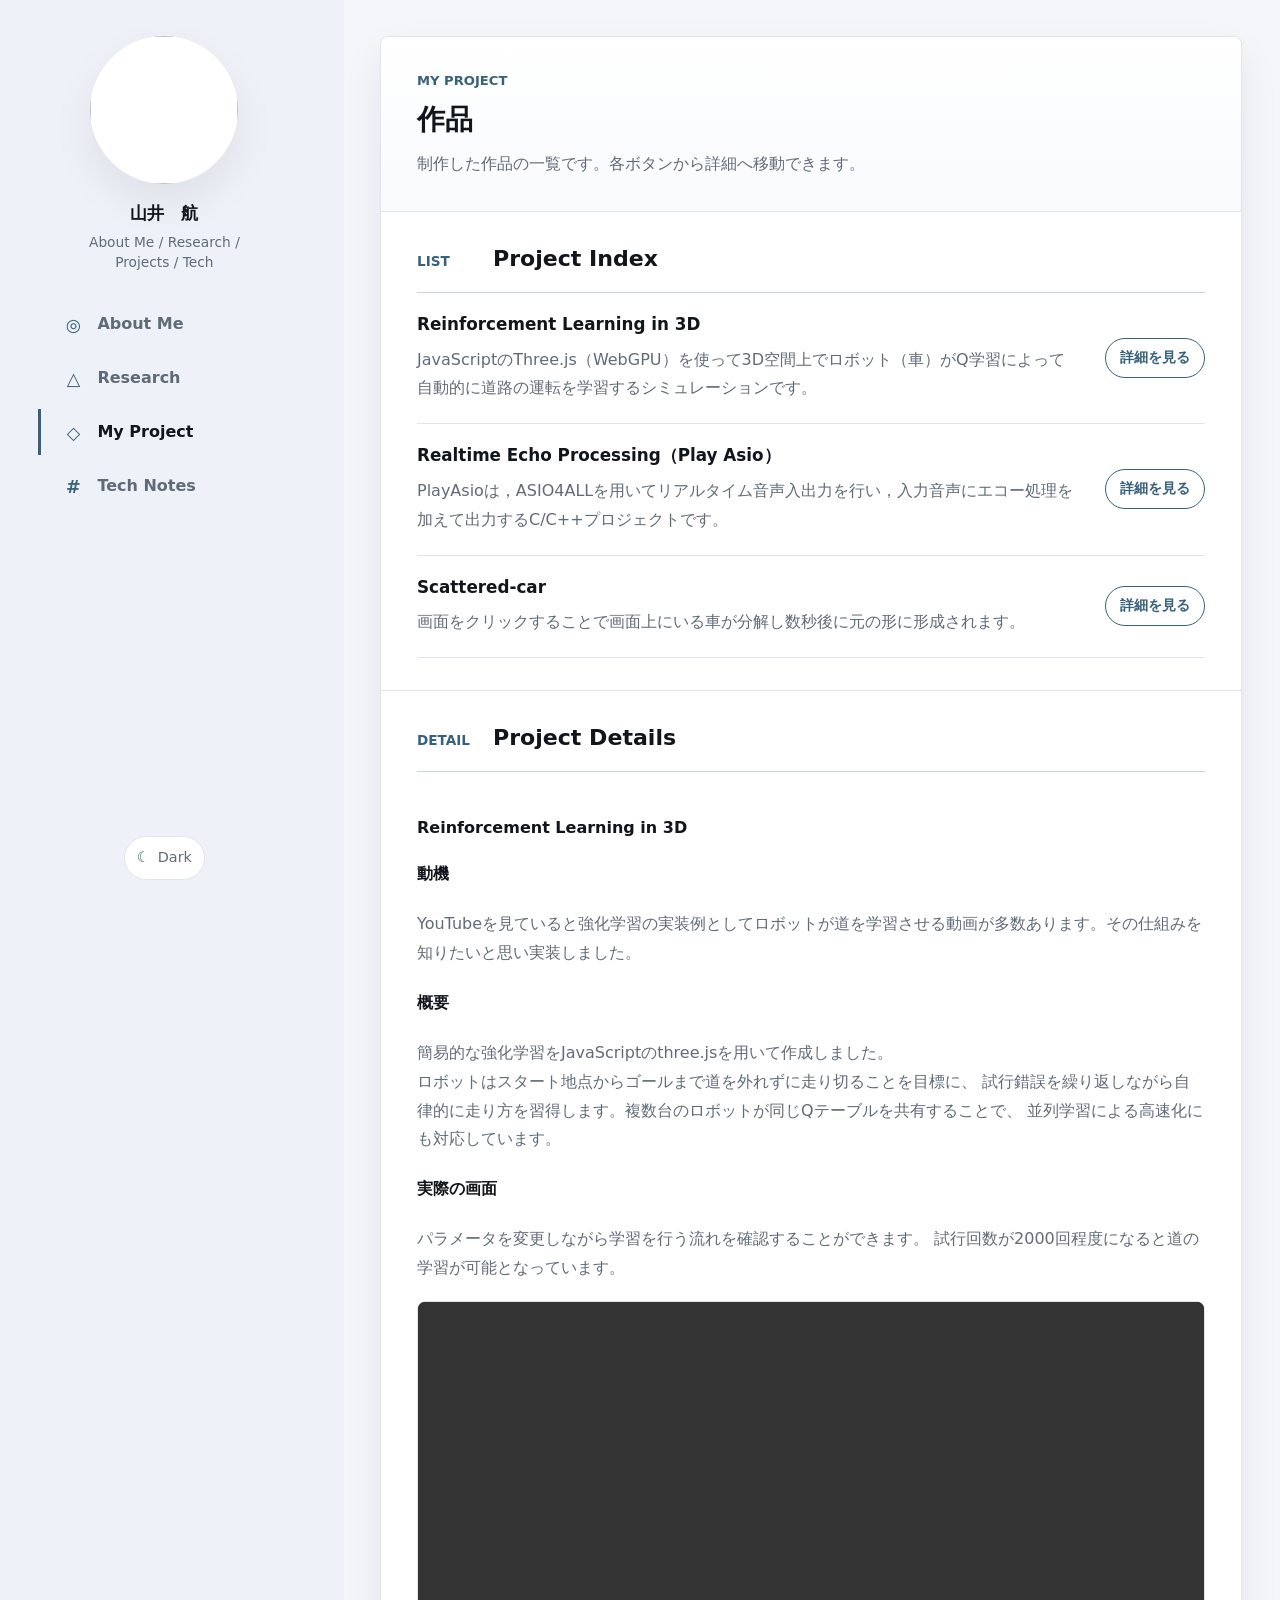
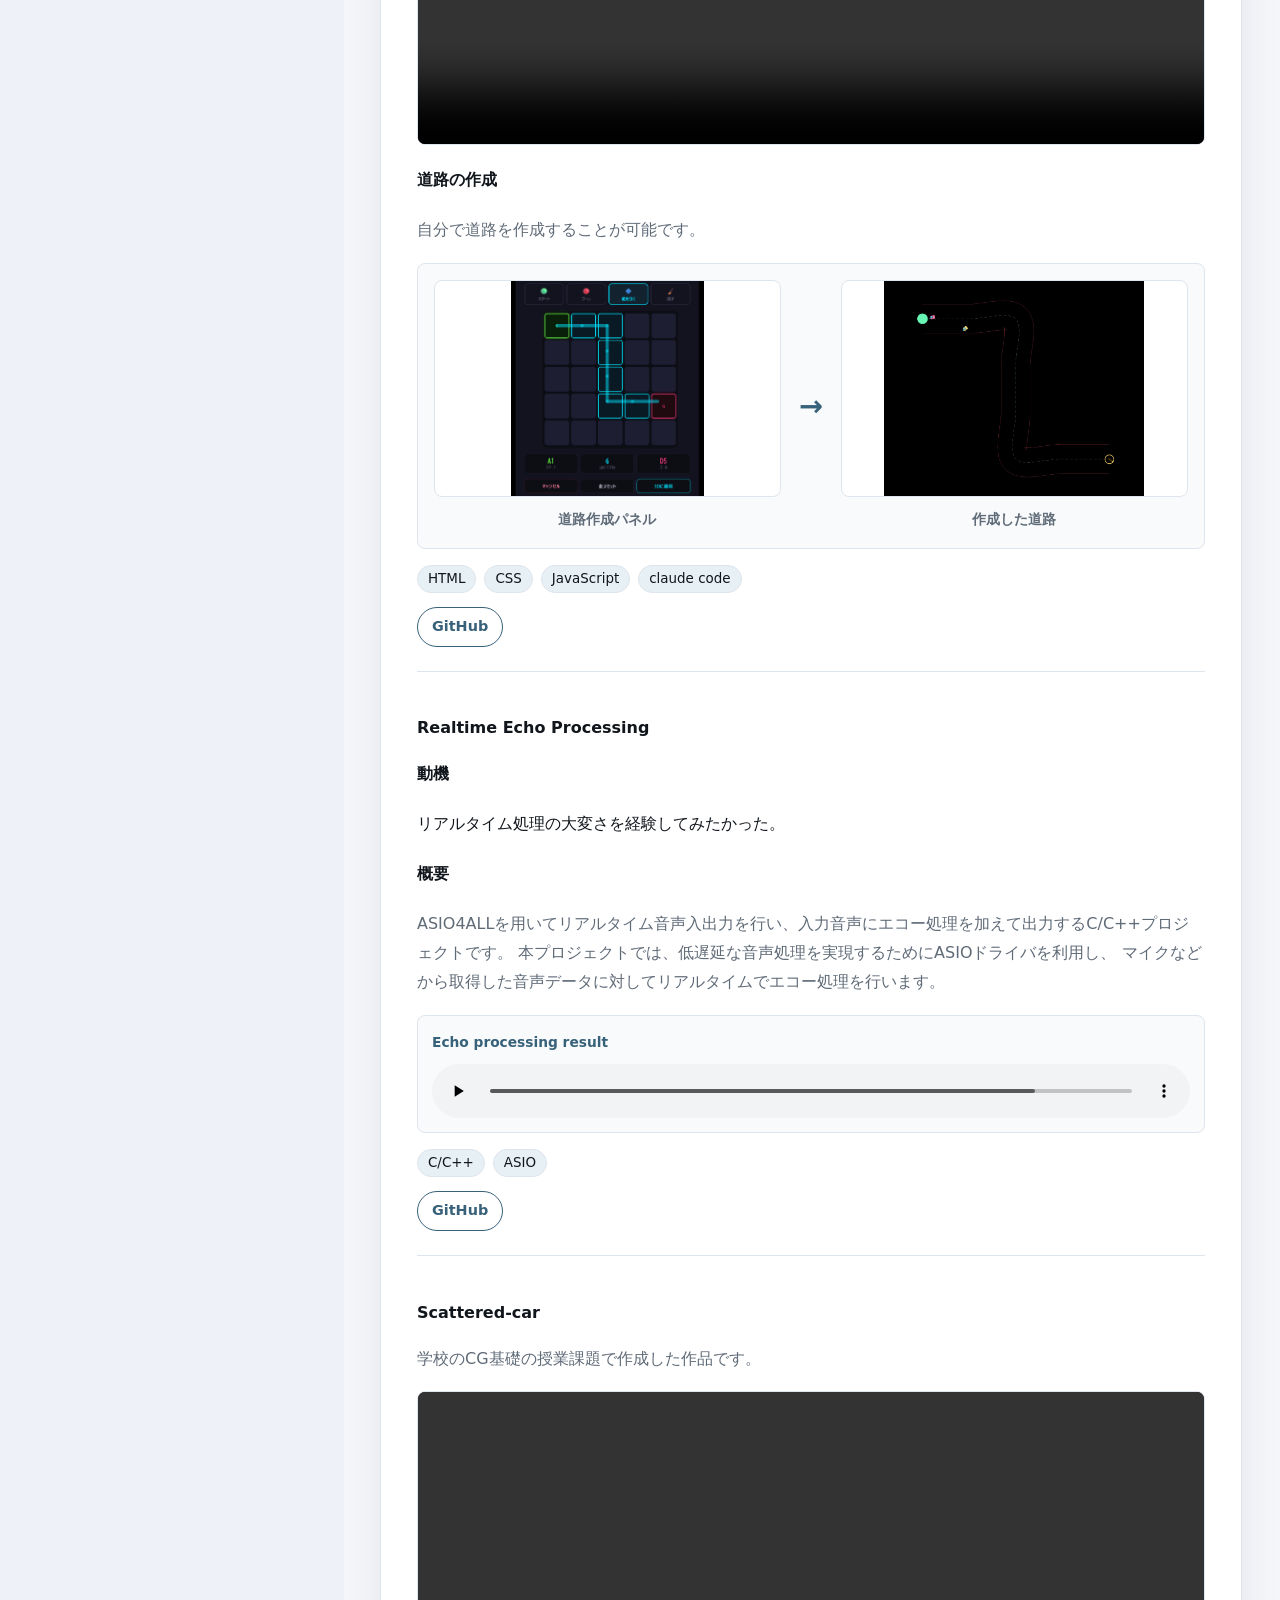
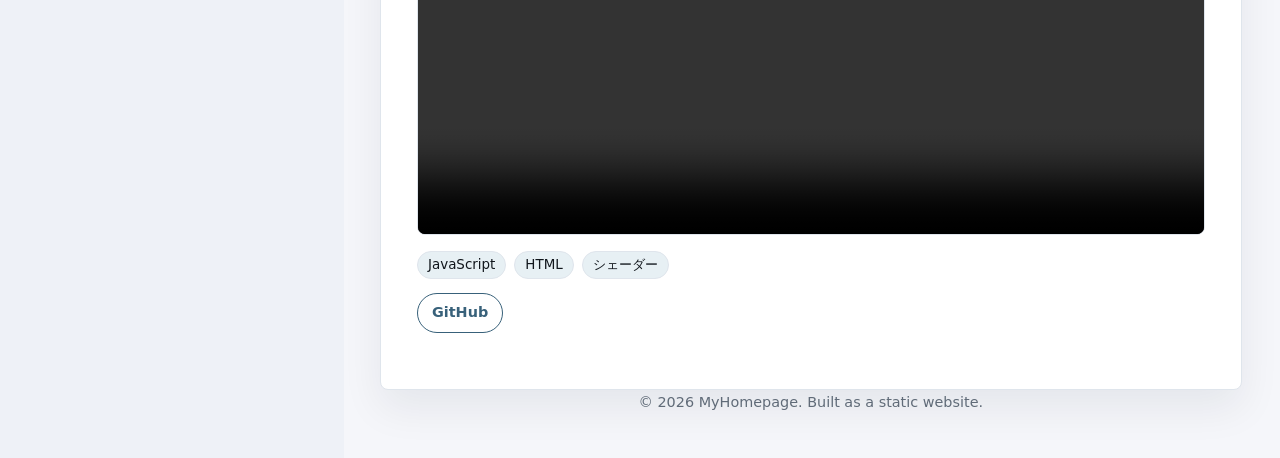
==== commit 721b6768: "myfaceの修正" ====
--- a/projects.html
+++ b/projects.html
@@ -11,7 +11,7 @@
     <div class="site-shell">
       <header class="site-sidebar" id="site-header">
         <a class="brand" href="index.html" aria-label="About Me">
-          <img class="avatar" src="assets/myface.jpg" alt="" />
+          <img class="avatar" src="assets/myface2.jpg" alt="" />
           <span class="brand__name">山井　航</span>
           <span class="brand__note">About Me / Research / Projects / Tech</span>
         </a>
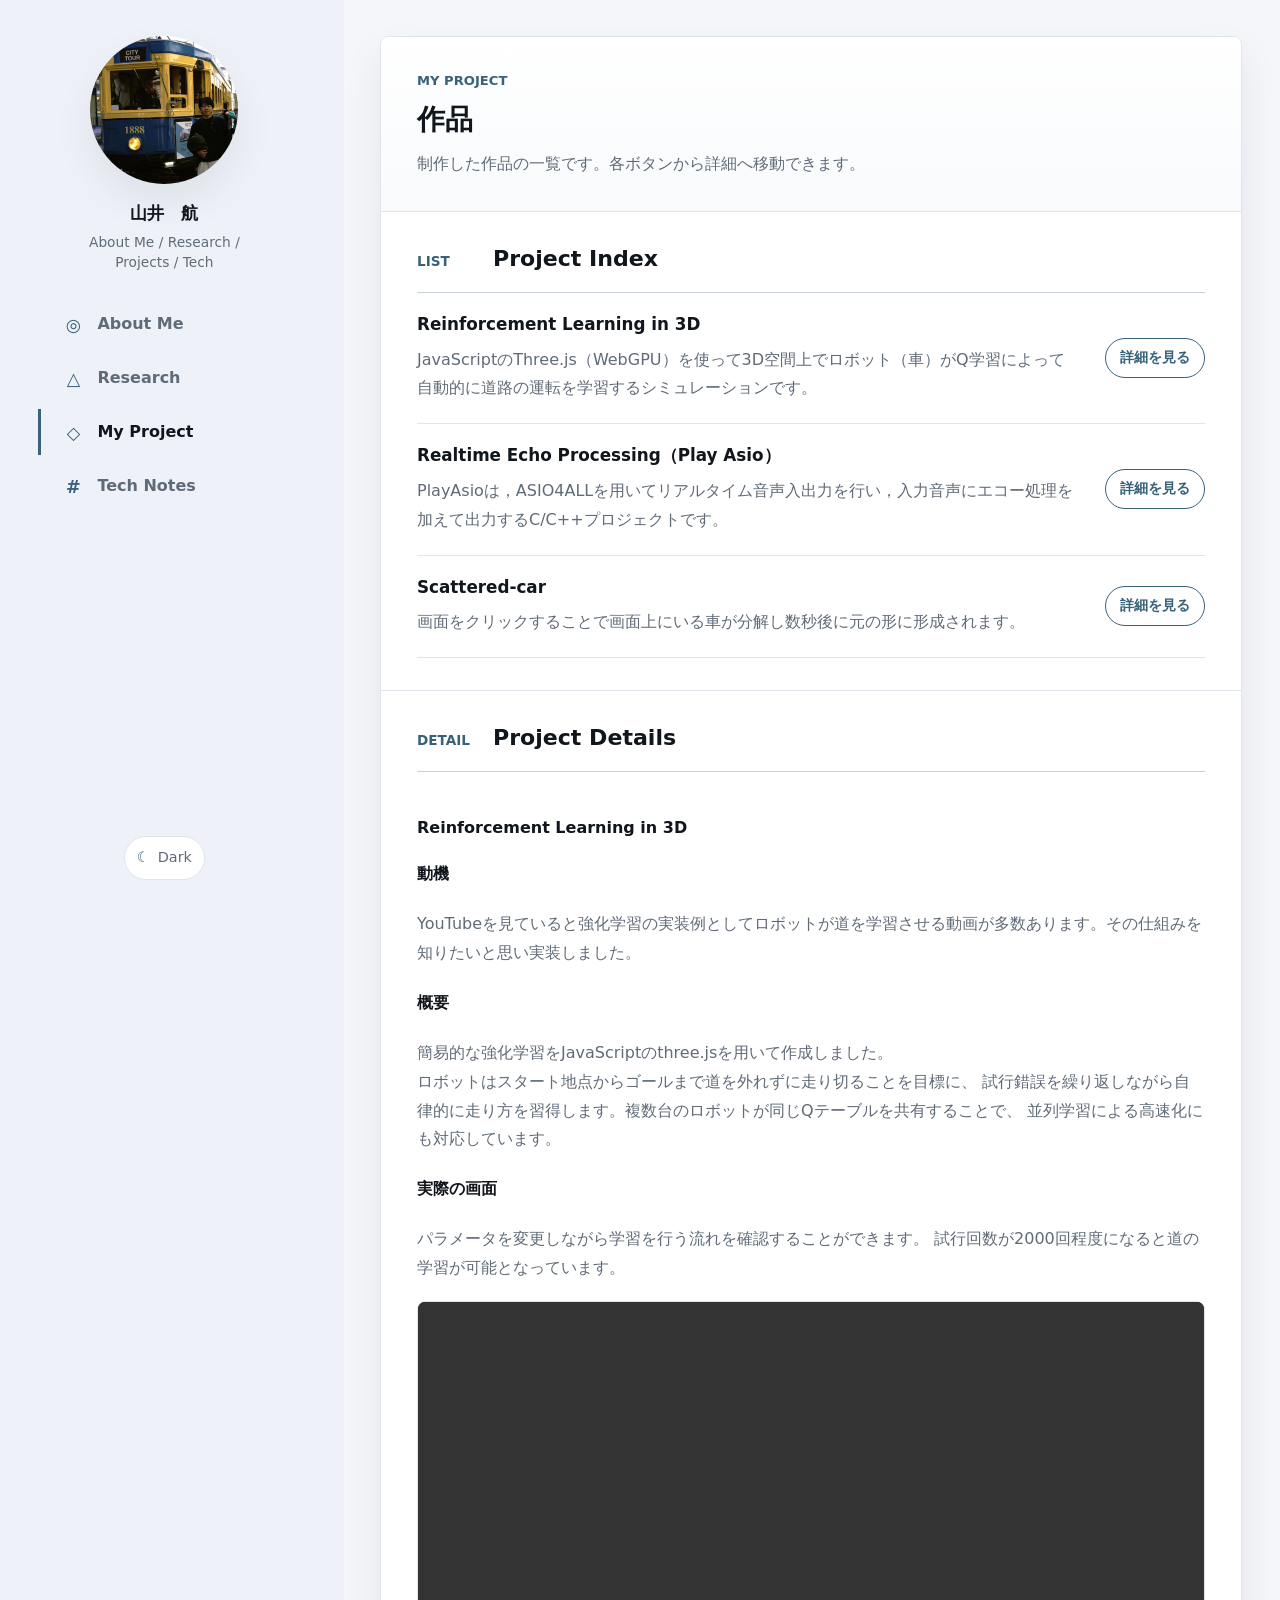
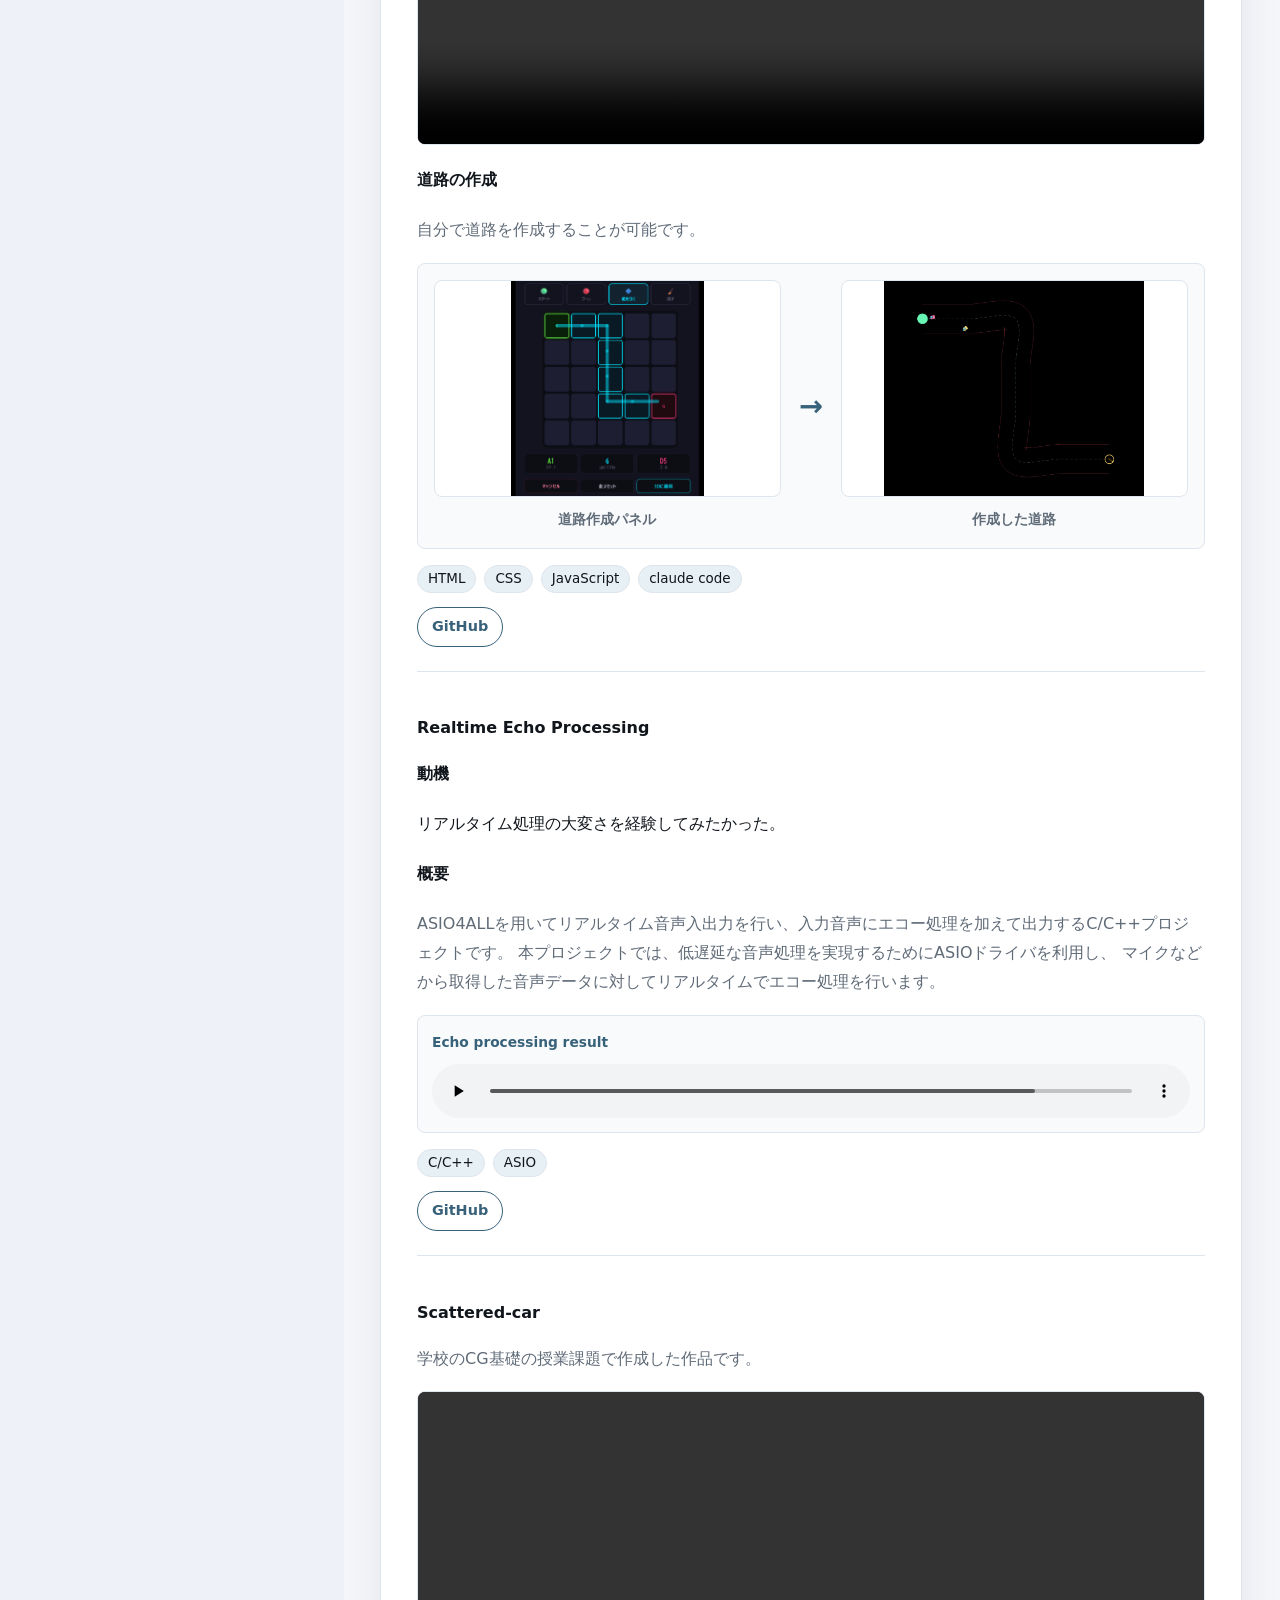
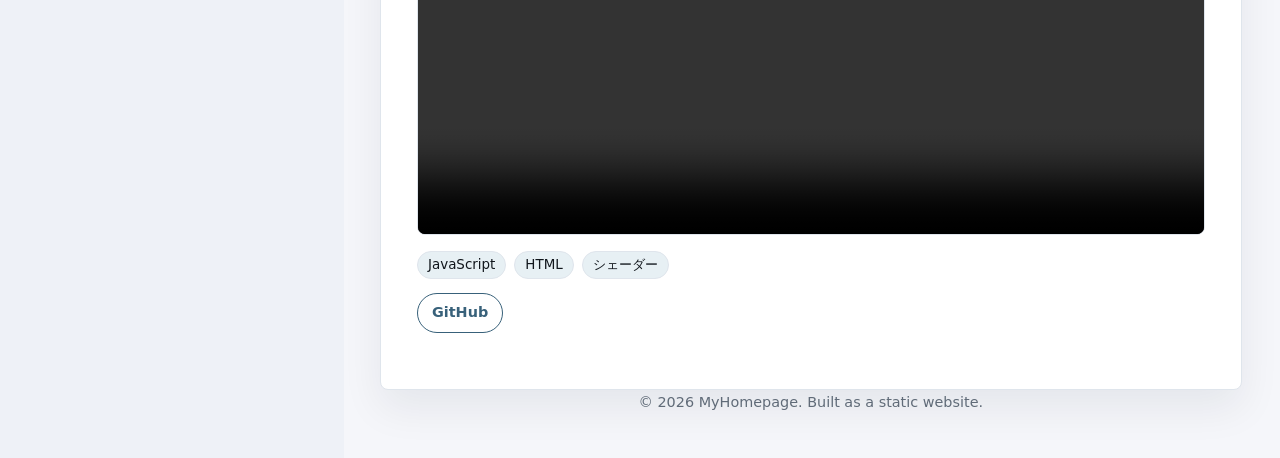
==== commit 56df1d04: "画像ファイルの修正" ====
--- a/projects.html
+++ b/projects.html
@@ -11,7 +11,7 @@
     <div class="site-shell">
       <header class="site-sidebar" id="site-header">
         <a class="brand" href="index.html" aria-label="About Me">
-          <img class="avatar" src="assets/myface2.jpg" alt="" />
+          <img class="avatar" src="assets/myface2.JPG" alt="" />
           <span class="brand__name">山井　航</span>
           <span class="brand__note">About Me / Research / Projects / Tech</span>
         </a>
